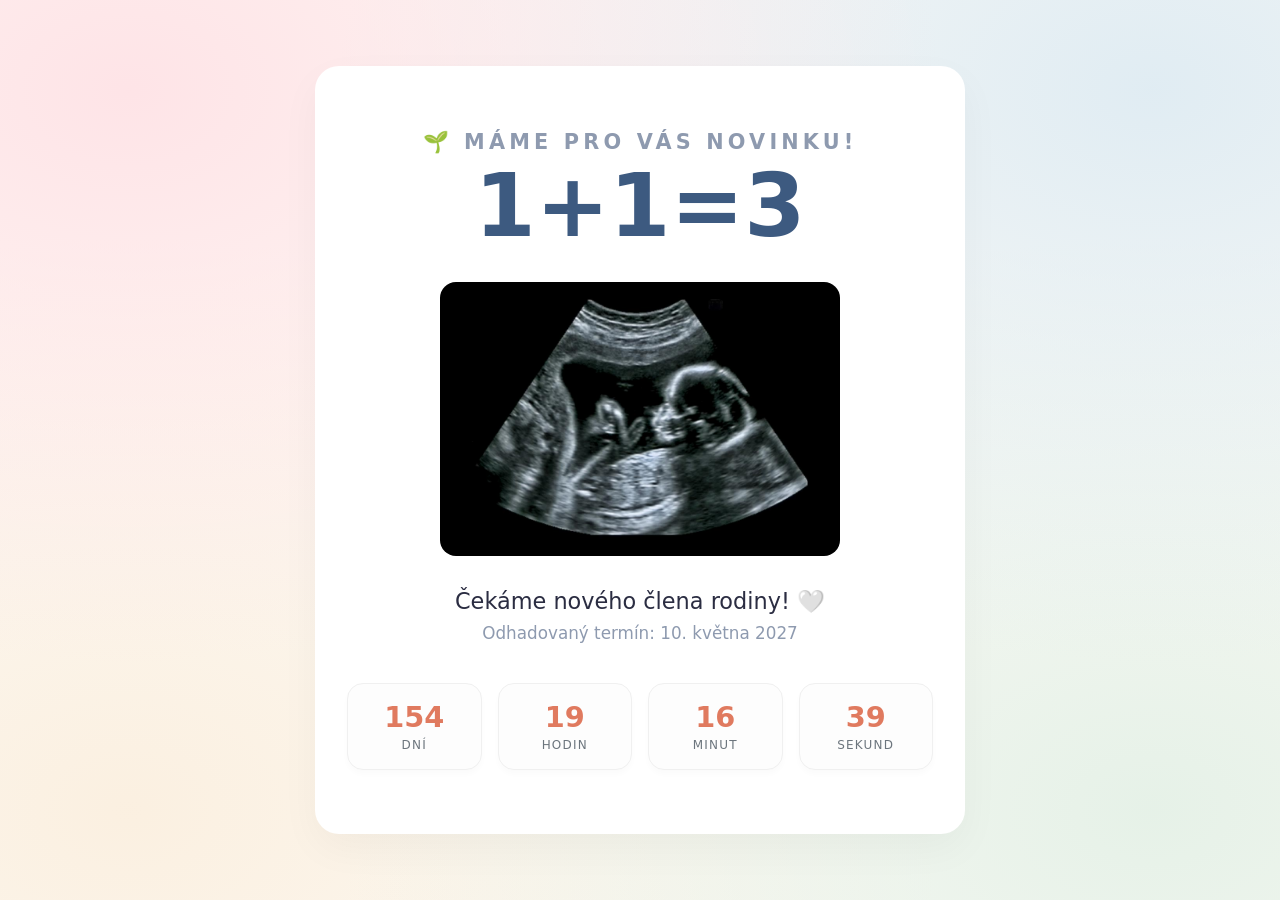
==== main.html @ 25507e58 "Add files via upload main.html added" ====
<!doctype html>
<html lang="cs">
  <head>
    <meta charset="UTF-8" />
    <meta name="viewport" content="width=device-width, initial-scale=1.0" />
    <title>Kakos 2027 🍼</title>
    <link rel="stylesheet" href="style.css" />
    <script src="script.js" defer></script>
  </head>
  <body>
    <main class="container card">
      <span class="subtitle fade-in delay-1">🌱 Máme pro Vás novinku!</span>

      <h1 class="fade-in delay-2">1+1=3</h1>

      <div class="image-wrapper fade-in delay-3">
        <img src="images/mimi.jpg" alt="Očekávání" class="hero-image" />
      </div>

      <p class="announcement fade-in delay-4">Čekáme nového člena rodiny! 🤍</p>

      <p class="due-date fade-in delay-5">Odhadovaný termín: 10. května 2027</p>

      <div class="countdown fade-in delay-6" id="countdown">
        <div class="time-box">
          <span id="days">0</span>
          <label>Dní</label>
        </div>
        <div class="time-box">
          <span id="hours">0</span>
          <label>Hodin</label>
        </div>
        <div class="time-box">
          <span id="minutes">0</span>
          <label>Minut</label>
        </div>
        <div class="time-box">
          <span id="seconds">0</span>
          <label>Sekund</label>
        </div>
      </div>

      <!-- 
      <div class="names-cloud fade-in delay-7">
        <span class="name-tag n-1">Matyáš 🧸</span>
        <span class="name-tag n-2">Sofie 🌸</span>
        <span class="name-tag n-3">Jáchym 🦖</span>
        <span class="name-tag n-4">Izabela 🚀</span>
        <span class="name-tag n-5">Ema 🍯</span>
        <span class="name-tag n-6">Kryštof 🎸</span>
       -->
      </div>
    </main>
  </body>
</html>
---- style.css ----
* {
  box-sizing: border-box;
  margin: 0;
  padding: 0;
}

body {
  font-family:
    system-ui,
    -apple-system,
    BlinkMacSystemFont,
    "Segoe UI",
    Roboto,
    sans-serif;
  min-height: 100vh;
  color: #2c3e50;
  padding: 2rem 1rem;
  display: flex;
  align-items: center;

  /* --- NOVÉ DESIGNU ZAJÍMAVÉ POZADÍ --- */
  background-color: #fdfbf7; /* Základní krémová */
  background-image:
    radial-gradient(at 10% 10%, rgba(255, 218, 224, 0.7) 0px, transparent 50%),
    /* Jemná růžová vlevo nahoře */
    radial-gradient(at 90% 10%, rgba(212, 230, 241, 0.7) 0px, transparent 50%),
    /* Jemná modrá vpravo nahoře */
    radial-gradient(at 90% 90%, rgba(220, 237, 225, 0.7) 0px, transparent 50%),
    /* Šalvějově zelená vpravo dole */
    radial-gradient(at 10% 90%, rgba(250, 235, 215, 0.7) 0px, transparent 50%); /* Teplá béžová vlevo dole */
  background-attachment: fixed;
  background-size: 100% 100%;
}

.container {
  max-width: 650px;
  width: 100%;
  margin: 0 auto;
}

.card {
  background: #ffffff;
  padding: 4rem 2rem;
  border-radius: 24px;
  box-shadow: 0 15px 40px rgba(0, 0, 0, 0.04);
  text-align: center;
}

.subtitle {
  display: block;
  font-size: 1.3rem;
  text-transform: uppercase;
  letter-spacing: 0.2em;
  color: #8e9aaf;
  font-weight: 600;
  margin-bottom: 0.5rem;
}

h1 {
  font-size: clamp(3.5rem, 12vw, 5.5rem);
  font-weight: 800;
  color: #3d5a80;
  margin: 0 0 2rem 0;
  line-height: 1;
}

.image-wrapper {
  margin: 0 auto 2rem auto;
  max-width: 400px;
}

.hero-image {
  width: 100%;
  height: auto;
  display: block;
  /* Pokud použiješ obrázek bez pozadí, tyto vlastnosti dole se neprojeví, 
       ale nechávám je tu jako pojistku, kdybys dal fotku. */
  border-radius: 16px;
  object-fit: cover;
}

.announcement {
  font-size: 1.4rem;
  font-weight: 500;
  color: #2b2d42;
  margin-bottom: 0.5rem; /* Zmenšeno, aby datum pod tím navazovalo */
}

/* Nový styl pro termín narození */
.due-date {
  font-size: 1.05rem;
  color: #8e9aaf;
  margin-bottom: 2.5rem; /* Větší mezera před samotným odpočtem */
  font-weight: 500;
}

.countdown {
  display: flex;
  justify-content: center;
  gap: 1rem;
  flex-wrap: wrap;
}

.time-box {
  background: #fdfdfd;
  border: 1px solid #f0f0f0;
  padding: 1rem;
  border-radius: 16px;
  min-width: 85px;
  flex: 1;
  box-shadow: 0 4px 6px rgba(0, 0, 0, 0.02);
}

.time-box span {
  display: block;
  font-size: 1.8rem;
  font-weight: 700;
  color: #e07a5f;
}

.time-box label {
  font-size: 0.75rem;
  text-transform: uppercase;
  letter-spacing: 0.1em;
  color: #6c757d;
}

/* --- ANIMACE (Postupné objevování) --- */
.fade-in {
  opacity: 0; /* Na začátku není nic vidět */
  transform: translateY(20px); /* Prvky jsou lehce posunuté dolů */
  animation: fadeInUp 0.8s ease-out forwards;
}

/* Zpoždění pro jednotlivé prvky (stagger effect) */
.delay-1 {
  animation-delay: 0.2s;
}
.delay-2 {
  animation-delay: 0.5s;
}
.delay-3 {
  animation-delay: 0.8s;
}
.delay-4 {
  animation-delay: 1.1s;
}
.delay-5 {
  animation-delay: 1.4s;
} /* Text s termínem */
.delay-6 {
  animation-delay: 1.7s;
} /* Odpočet */

.names-cloud {
  display: flex;
  flex-wrap: wrap;
  justify-content: center;
  align-items: center;
  gap: 0.75rem;
  margin-top: 2rem;
  padding: 0.5rem;
}

.name-tag {
  background: #ffffff;
  padding: 0.5rem 1rem;
  border-radius: 50px;
  font-weight: 600;
  color: #4a5568;
  box-shadow: 0 4px 12px rgba(0, 0, 0, 0.05);
  border: 1px solid rgba(0, 0, 0, 0.03);
  display: inline-block;
  transition:
    transform 0.2s ease,
    background-color 0.2s ease;
  cursor: default;
}

.name-tag:hover {
  transform: scale(1.08) rotate(0deg) !important;
  background: #fff5f5;
  color: #e07a5f;
}

.n-1 {
  font-size: 0.9rem;
  transform: rotate(-4deg);
}
.n-2 {
  font-size: 1.2rem;
  transform: rotate(3deg);
}
.n-3 {
  font-size: 0.85rem;
  transform: rotate(-6deg);
}
.n-4 {
  font-size: 1.1rem;
  transform: rotate(5deg);
}
.n-5 {
  font-size: 0.95rem;
  transform: rotate(-2deg);
}
.n-6 {
  font-size: 1.25rem;
  transform: rotate(4deg);
}
.n-7 {
  font-size: 0.8rem;
  transform: rotate(-5deg);
}

/* Aktualizované časování animací (přidána delay-7 pro jména) */
.delay-1 {
  animation-delay: 0.2s;
}
.delay-2 {
  animation-delay: 0.5s;
}
.delay-3 {
  animation-delay: 0.8s;
}
.delay-4 {
  animation-delay: 1.1s;
}
.delay-5 {
  animation-delay: 1.4s;
}
.delay-6 {
  animation-delay: 1.7s;
}
.delay-7 {
  animation-delay: 2s;
} /* Jména naskočí jako poslední */

.welcome-action {
  display: flex;
  justify-content: center;
  margin-top: 2rem;
}

.enter-btn {
  background: #ffffff;
  color: #3d5a80;
  font-size: 1.2rem;
  font-weight: 700;
  padding: 1rem 2.5rem;
  border-radius: 50px;
  text-decoration: none;
  box-shadow: 0 4px 15px rgba(0, 0, 0, 0.06);
  border: 1px solid rgba(0, 0, 0, 0.04);
  transition: all 0.3s ease;
  display: inline-block;
}

.enter-btn:hover {
  transform: scale(1.05);
  background: #fff5f5;
  color: #e07a5f;
  box-shadow: 0 6px 20px rgba(0, 0, 0, 0.08);
}

@media (max-width: 480px) {
  .countdown {
    flex-direction: column;
  }
}

@keyframes fadeInUp {
  to {
    opacity: 1;
    transform: translateY(0);
  }
}

@media (max-width: 480px) {
  .countdown {
    flex-direction: column;
  }
}
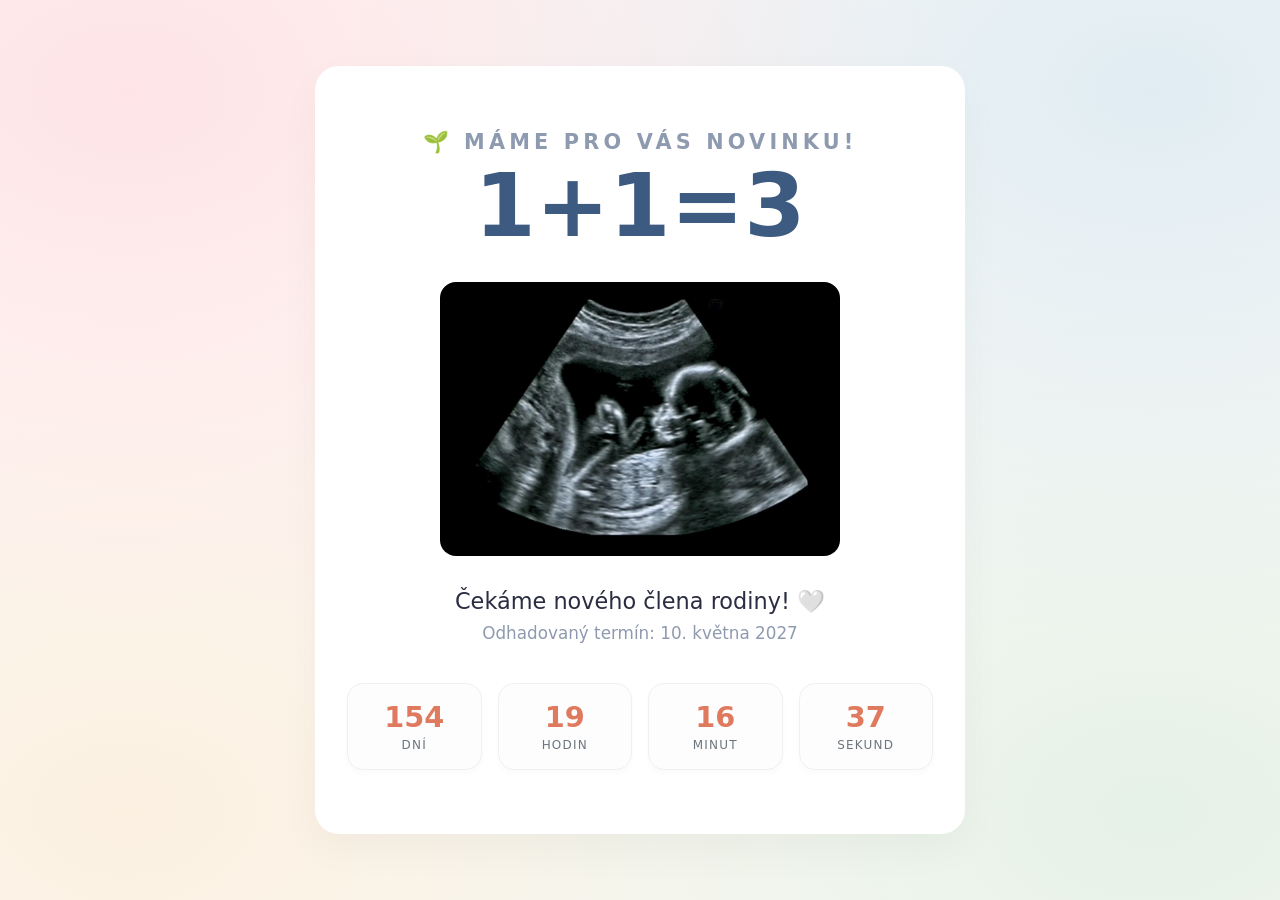
==== commit 37ac672c: "Add files via upload" ====
--- a/main.html
+++ b/main.html
@@ -5,6 +5,7 @@
     <meta name="viewport" content="width=device-width, initial-scale=1.0" />
     <title>Kakos 2027 🍼</title>
     <link rel="stylesheet" href="style.css" />
+    <link rel="icon" type="image/png" href="./images/favicon.png" />
     <script src="script.js" defer></script>
   </head>
   <body>
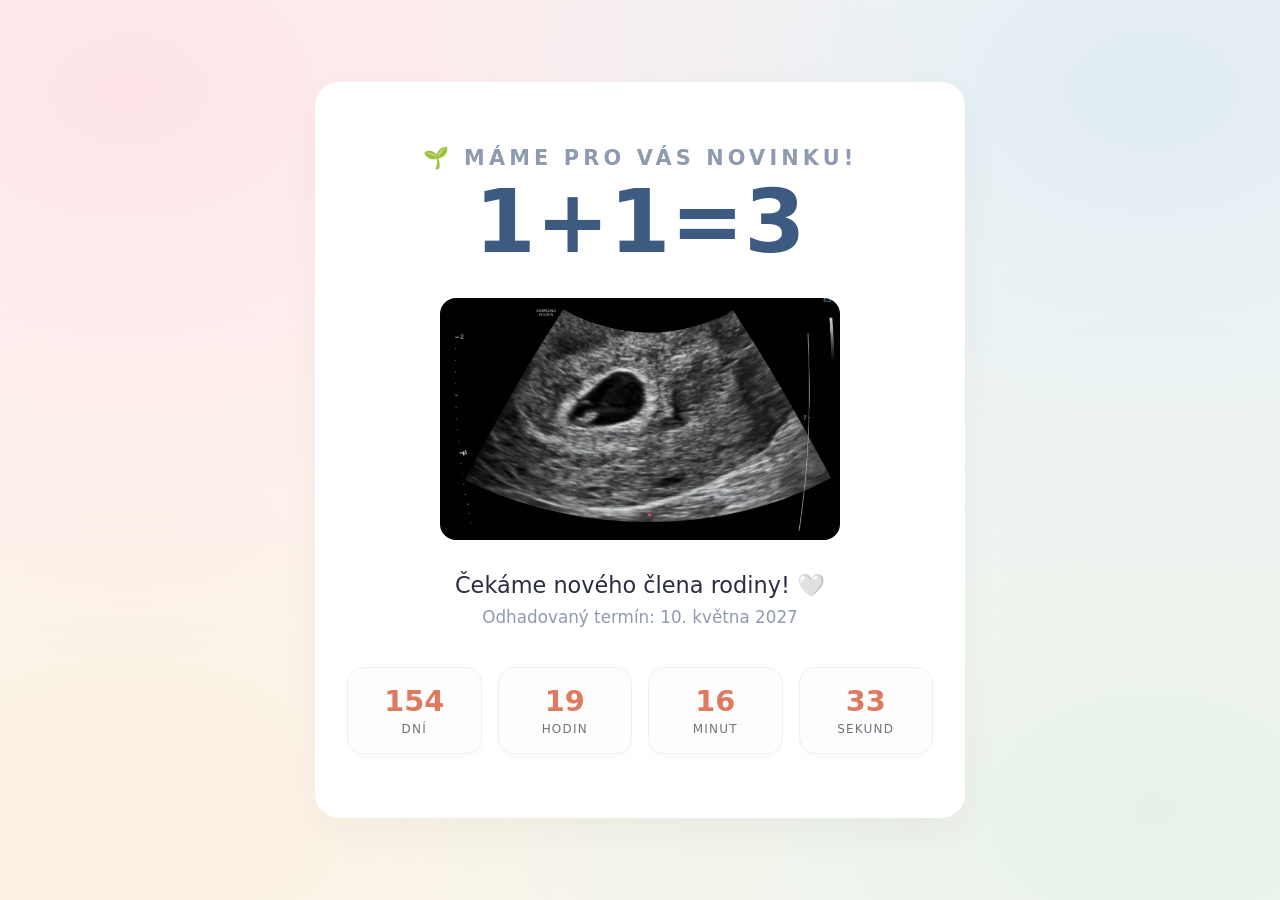
==== commit 03eafb35: "Add files via upload" ====
--- a/main.html
+++ b/main.html
@@ -3,9 +3,9 @@
   <head>
     <meta charset="UTF-8" />
     <meta name="viewport" content="width=device-width, initial-scale=1.0" />
-    <title>Kakos 2027 🍼</title>
+    <title>Kakos</title>
     <link rel="stylesheet" href="style.css" />
-    <link rel="icon" type="image/png" href="./images/favicon.png" />
+    <link rel="icon" type="image/png" href="./images/cube.png" />
     <script src="script.js" defer></script>
   </head>
   <body>
@@ -15,7 +15,7 @@
       <h1 class="fade-in delay-2">1+1=3</h1>
 
       <div class="image-wrapper fade-in delay-3">
-        <img src="images/mimi.jpg" alt="Očekávání" class="hero-image" />
+        <img src="images/1.png" alt="Očekávání" class="hero-image" />
       </div>
 
       <p class="announcement fade-in delay-4">Čekáme nového člena rodiny! 🤍</p>
